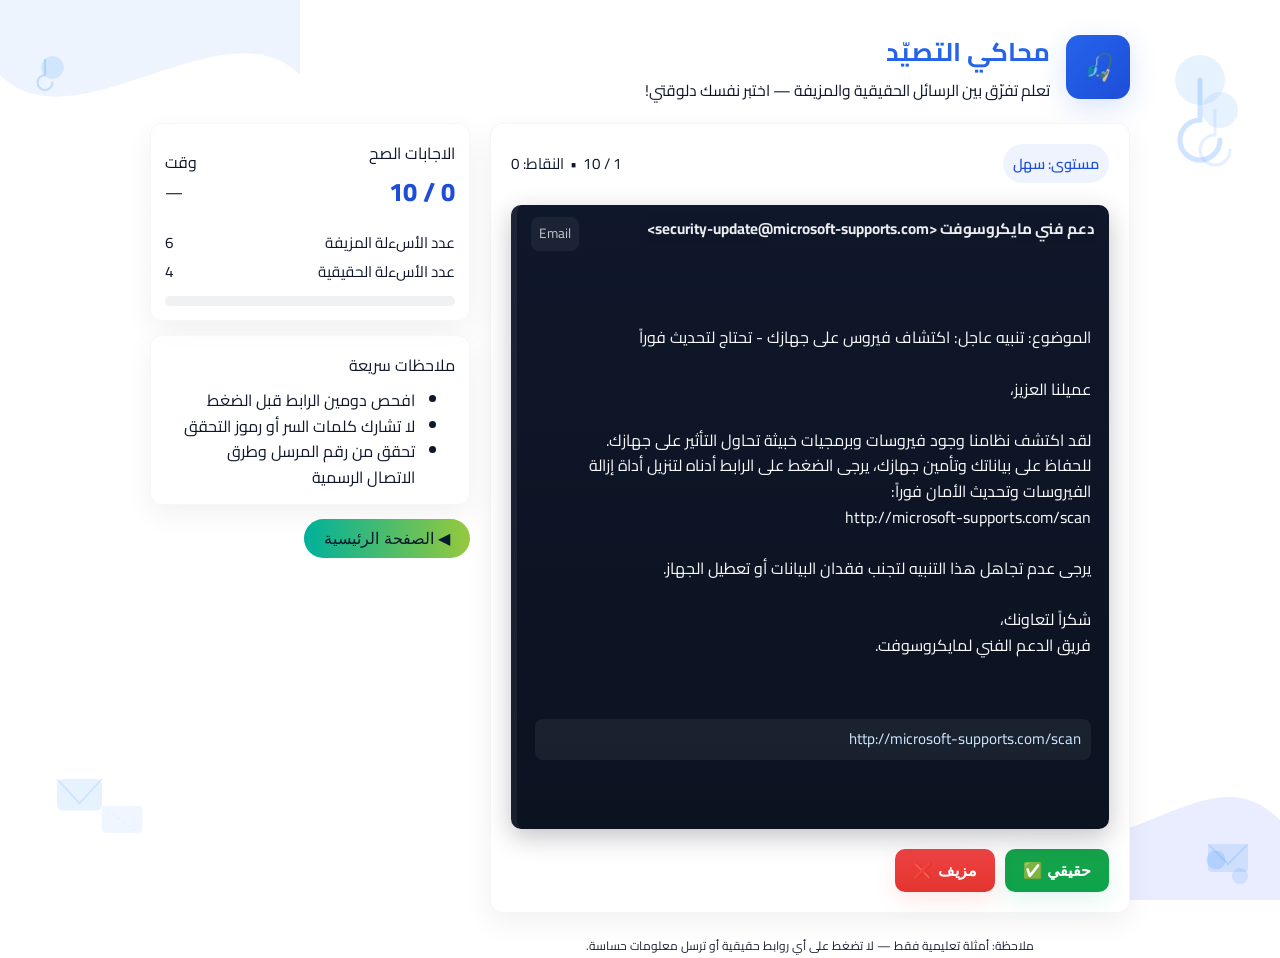
==== simulation.html @ bbbd512e "Add files via upload" ====
<!DOCTYPE html>
<html lang="ar-EG" dir="rtl">
<head>
  <meta charset="utf-8"/>
  <meta name="viewport" content="width=device-width,initial-scale=1"/>
  <title>محاكي التصيّد</title>

  <!-- Arabic font -->
  <link href="https://fonts.googleapis.com/css2?family=Cairo:wght@300;400;600;700&display=swap" rel="stylesheet">
  <link rel="stylesheet" href="styles.css">
</head>
<body>
  <div class="wrap">
    <header class="app-header">
      <div class="logo">🎣</div>
      <div>
        <h1>محاكي التصيّد</h1>
        <p>تعلم تفرّق بين الرسائل الحقيقية والمزيفة — اختبر نفسك دلوقتي!</p>
      </div>
    </header>

    <div class="layout">
      <!-- MAIN QUIZ -->
      <div>
        <div class="card quiz">
          <div class="meta">
            <div class="badge" id="badge-level">مستوى: سهل</div>
            <div id="meta-right">
              <span id="progressText">0 / 0</span>
              &nbsp;•&nbsp;
              <span id="scoreText">النقط: 0</span>
            </div>
          </div>

          <div class="message" id="messageCard" aria-live="polite">
            <div class="sender" id="mFrom">—</div>
            <div class="type" id="mType">—</div>
            <div id="mBody">—</div>
            <div class="url" id="mUrl" style="display:none"></div>
          </div>

          <div class="controls">
            <button class="btn green" id="legitBtn">حقيقي ✅</button>
            <button class="btn red" id="fakeBtn">مزيف ❌</button>
            <button class="btn other small" id="nextBtn" style="display:none">اللي بعده ↻</button>
            <button class="btn other small" id="showScoreBtn" style="display:none">شوف النتيجة 📊</button>
            <button class="btn other small" id="restartBtn" style="display:none">عيد الاختبار ↺</button>

            <!-- NEW: review mistakes button (hidden until showScore) -->
            <button class="btn other small" id="reviewBtn" style="display:none">📋 راجع الأخطاء</button>
          </div>

          <div id="feedback" class="feedback" role="status" aria-live="polite">
            <div class="title" id="resultTitle"></div>
            <div id="resultExplain" style="color:var(--muted)"></div>
          </div>
        </div>

        <footer>
          <small>ملاحظة: أمثلة تعليمية فقط — لا تضغط على أي روابط حقيقية أو ترسل معلومات حساسة.</small>
        </footer>
      </div>

      <!-- SIDEBAR -->
      <aside class="sidebar">
        <div class="card stat">
          <div style="display:flex;justify-content:space-between;align-items:center">
            <div>
              <div style="color:var(--muted)">الاجابات الصح</div>
              <div class="score-big" id="scoreBadge">0 / 10</div>
            </div>
            <div style="text-align:left">
              <div style="color:var(--muted)">وقت</div>
              <div id="timerDisplay">—</div>
            </div>
          </div>

          <div style="margin-top:12px">
            <div style="display:flex;justify-content:space-between;color:var(--muted);font-size:0.95rem">
              <div>عدد الأسءلة المزيفة</div><div id="phishCount">0</div>
            </div>
            <div style="display:flex;justify-content:space-between;color:var(--muted);font-size:0.95rem">
              <div>عدد الأسءلة الحقيقية</div><div id="realCount">0</div>
            </div>
            <div style="margin-top:10px" class="progress-bar"><div class="progress-fill" id="progressFill"></div></div>
          </div>
        </div>

        <div class="card stat">
          <div style="color:var(--muted)">ملاحظات سريعة</div>
          <ul style="margin:8px 0 0 0; padding-left:18px; color:var(--muted); line-height:1.6">
            <li>افحص دومين الرابط قبل الضغط</li>
            <li>لا تشارك كلمات السر أو رموز التحقق</li>
            <li>تحقق من رقم المرسل وطرق الاتصال الرسمية</li>
          </ul>
        </div>
        <div>
          <button class="btn other rtrn" id="return_to_homepage"> ◀ الصفحة الرئيسية </button>
        </div>
      </aside>
    </div>
  </div>
  <script src="scenarios.js"></script>
</body>
</html>
---- styles.css ----
.btn.other.rtrn {
      padding: 10px 20px;
      font-size: 16px;
       background: linear-gradient(to right, #00b09b, #96c93d); /* Green background */
      color: #071b2e;
              
      border: none;
      border-radius: 50px;
      transition: background-color 0.3s ease, transform 0.2s ease;
      cursor: pointer;           /* Shows clickable pointer */
    }

    /* Hover effect */
    .btn.other.rtrn:hover {
      background-color:  #64748b; /* Darker green on hover */
      transform: scale(1.05);    /* Slight grow on hover */
    }
   :root{
      --bg: #f4f7fb;
      --card: #ffffff;
      --muted: #0f172a;
      --text: #0f172a;
      --primary: #2563eb;
      --primary-600:#1d4ed8;
      --success: #16a34a;
      --danger: #ef4444;
      --glass: rgba(255,255,255,0.6);
      --radius: 12px;
    }
    *{box-sizing:border-box}
    html,body{height:100%}
    body{
      margin:0;
      font-family:'Cairo', system-ui, -apple-system, "Segoe UI", Roboto, "Helvetica Neue", Arial;
      background: linear-gradient(180deg,#eef7ff 0%, var(--bg) 40%);
      color:var(--text);
      -webkit-font-smoothing:antialiased;
      -moz-osx-font-smoothing:grayscale;
      padding:28px;
      display:flex;
      justify-content:center;
      align-items:flex-start;
      gap:20px;

      
      background-image:
    /* Large wave top-left with embedded hooks */
    url("data:image/svg+xml,%3Csvg xmlns='http://www.w3.org/2000/svg' width='400' height='400'%3E%3Cpath d='M0,100 C100,200 300,0 400,100 L400,0 L0,0 Z' fill='%23dbeafe' opacity='0.5'/%3E%3Ccircle cx='70' cy='90' r='15' fill='%2393c5fd' opacity='0.3'/%3E%3Cpath d='M60 80 v20 a10 10 0 1 0 10 10' stroke='%2360a5fa' stroke-width='3' fill='none' stroke-linecap='round' opacity='0.3' /%3E%3C/svg%3E"),

    /* Bottom right layered wave with dots and envelope cluster */
    url("data:image/svg+xml,%3Csvg xmlns='http://www.w3.org/2000/svg' width='400' height='400'%3E%3Cpath d='M0,300 C200,400 300,200 400,300 L400,400 L0,400 Z' fill='%23c7d2fe' opacity='0.4'/%3E%3Ccircle cx='320' cy='350' r='12' fill='%2360a5fa' opacity='0.25'/%3E%3Ccircle cx='350' cy='370' r='10' fill='%237fb3ff' opacity='0.25'/%3E%3Crect x='310' y='330' width='50' height='35' rx='5' ry='5' fill='%2360a5fa' opacity='0.2'/%3E%3Cpolyline points='310,330 335,355 360,330' fill='none' stroke='%2360a5fa' stroke-width='2' opacity='0.3'/%3E%3C/svg%3E"),

    /* Top right overlapping hooks cluster */
    url('data:image/svg+xml,%3Csvg width="140" height="140" xmlns="http://www.w3.org/2000/svg"%3E%3Ccircle cx="80" cy="40" r="25" fill="%2393c5fd" opacity="0.22" /%3E%3Ccircle cx="100" cy="70" r="18" fill="%2360a5fa" opacity="0.15" /%3E%3Cpath d="M80 40 v40 a20 20 0 1 0 20 20" stroke="%2360a5fa" stroke-width="5" fill="none" stroke-linecap="round" opacity="0.3" /%3E%3Cpath d="M95 70 v25 a15 15 0 1 0 15 15" stroke="%237fb3ff" stroke-width="3" fill="none" stroke-linecap="round" opacity="0.2" /%3E%3C/svg%3E'),

    /* Bottom left cluster of envelopes with dotted lines */
    url("data:image/svg+xml,%3Csvg xmlns='http://www.w3.org/2000/svg' width='200' height='200'%3E%3Crect x='30' y='110' width='50' height='35' rx='6' ry='6' fill='%2360a5fa' opacity='0.15'/%3E%3Crect x='80' y='140' width='45' height='30' rx='5' ry='5' fill='%237fb3ff' opacity='0.12'/%3E%3Cpolyline points='30,110 55,137 80,110' fill='none' stroke='%2360a5fa' stroke-width='2' opacity='0.2'/%3E%3Cline x1='80' y1='140' x2='120' y2='170' stroke='%237fb3ff' stroke-width='1' stroke-dasharray='4 3' opacity='0.1'/%3E%3C/svg%3E"),

    /* Center bottom lock with waves around */
    url('data:image/svg+xml,%3Csvg width="70" height="90" xmlns="http://www.w3.org/2000/svg"%3E%3Crect x="15" y="40" width="40" height="40" rx="7" fill="%23a5b4fc" opacity="0.15"/%3E%3Crect x="25" y="25" width="20" height="20" rx="10" fill="%23a5b4fc" opacity="0.12"/%3E%3Cpath d="M10 80 q15 -25 50 0" fill="none" stroke="%237fb3ff" stroke-width="2" opacity="0.15"/%3E%3Cpath d="M15 70 q10 -20 40 0" fill="none" stroke="%2360a5fa" stroke-width="2" opacity="0.12"/%3E%3C/svg%3E');

  background-repeat: no-repeat;
  background-position: 
    top left,
    bottom right,
    top 40px right 20px,
    bottom 40px left 30px,
    bottom 60px center;

  background-size: 
    300px,
    320px,
    140px,
    180px,
    70px;
    background-attachment: fixed, fixed, fixed, fixed, fixed;
    }

    /* container */
    .wrap{
      width:100%;
      max-width:980px;
    }

    header.app-header{
      display:flex;
      align-items:center;
      gap:16px;
      margin-bottom:18px;
    }
    .logo{
      width:64px;
      height:64px;
      border-radius:14px;
      background: linear-gradient(135deg,#2563eb,#1d4ed8);
      box-shadow: 0 8px 28px rgba(37,99,235,0.18);
      display:flex;
      align-items:center;
      justify-content:center;
      color:white;
      font-weight:700;
      font-size:26px;
    }
    header h1{
      margin:0;
      font-size:1.6rem;
      color:var(--primary);
    }
    header p{
      margin:0;
      color:var(--muted);
      font-size:0.98rem;
    }

    /* main card */
    .card{
      background:var(--card);
      border-radius:var(--radius);
      padding:20px;
      box-shadow: 0 10px 30px rgba(16,24,40,0.06);
      border: 1px solid rgba(15,23,42,0.04);
    }

    /* layout grid: left = quiz, right = stats */
    .layout{
      display:grid;
      grid-template-columns: 1fr 320px;
      gap:20px;
    }
    @media (max-width:940px){
      .layout{grid-template-columns:1fr}
    }

    /* quiz area */
    .quiz {
      display:flex;
      flex-direction:column;
      gap:14px;
    }

    .meta {
      display:flex;
      justify-content:space-between;
      align-items:center;
      gap:8px;
      font-size:0.95rem;
      color:var(--muted);
      margin-bottom:8px;
    }
    .meta .badge{
      background:rgba(37,99,235,0.08);
      color:var(--primary-600);
      padding:6px 10px;
      border-radius:999px;
      font-weight:600;
      font-size:0.9rem;
    }

    /* message card (visual message) */
    .message {
      background: linear-gradient(180deg,#0f172a 0%, #0b1220 100%);
      color: #f8fafc;
      padding:18px;
      border-radius:10px;
      min-height:120px;
      font-size:1rem;
      line-height:1.6;
      white-space:pre-wrap;
      box-shadow: 0 8px 26px rgba(2,6,23,0.24);
      position:relative;
      overflow:hidden;
      border-left:6px solid rgba(255,255,255,0.06);
    }
    .message .url {
      display:block;
      margin-top:10px;
      background:rgba(255,255,255,0.06);
      padding:8px 10px;
      border-radius:8px;
      color:#cfe7ff;
      font-size:0.95rem;
      word-break:break-all;
    }
    .message .sender {
      position:absolute;
      top:12px;
      right:14px;
      font-weight:700;
      font-size:0.95rem;
      opacity:0.95;
    }
    .message .type {
      position:absolute;
      top:12px;
      left:14px;
      font-size:0.85rem;
      color:rgba(255,255,255,0.75);
      background: rgba(255,255,255,0.05);
      padding:6px 8px;
      border-radius:8px;
    }

    /* controls */
    .controls {
      display:flex;
      gap:10px;
      flex-wrap:wrap;
      align-items:center;
      margin-top:6px;
    }
    .controls .btn{
      padding:12px 18px;
      border-radius:10px;
      border:none;
      cursor:pointer;
      font-weight:700;
      font-size:0.98rem;
      transition: transform 0.12s ease, box-shadow 0.12s ease;
    }
    .controls .btn:active { transform:translateY(1px) }
    .btn.green {
      background: linear-gradient(180deg,var(--success),#0ea34b);
      color:white;
      box-shadow: 0 8px 22px rgba(16,185,129,0.12);
    }
    .btn.red {
      background: linear-gradient(180deg,var(--danger),#e3342f);
      color:white;
      box-shadow: 0 8px 22px rgba(239,68,68,0.12);
    }
    .btn.other {
      background: #ced0db;
      border:1px solid rgba(15,23,42,0.06);
      color:var(--text);
      padding:10px 14px;
    }
    .btn.small {
      padding:8px 12px;
      font-size:0.9rem;
      font-weight:600;
      border-radius:8px;
    }

    /* feedback panel */
    .feedback {
      margin-top:10px;
      padding:14px;
      border-radius:10px;
      display:none;
      gap:8px;
      color:#071032;
      font-size:0.95rem;
      animation:fadeIn .22s ease;
    }
    .feedback.show { display:flex; flex-direction:column; }
    .feedback .title { font-weight:700; }
    .feedback.good { background: linear-gradient(90deg, rgba(34,197,94,0.12), rgba(255,255,255,0)); border-left:6px solid var(--success); }
    .feedback.bad  { background: linear-gradient(90deg, rgba(239,68,68,0.08), rgba(255,255,255,0)); border-left:6px solid var(--danger); }
    .feedback.final { background: linear-gradient(90deg, rgba(37,99,235,0.08), rgba(255,255,255,0)); border-left:6px solid var(--primary); }

    @keyframes fadeIn { from {opacity:0; transform:translateY(6px)} to {opacity:1; transform:none} }

    /* right column / stats */
    .sidebar {
      display:flex;
      flex-direction:column;
      gap:14px;
    }
    .stat {
      padding:14px;
      border-radius:12px;
      background:linear-gradient(180deg, rgba(255,255,255,0.6), rgba(255,255,255,0.85));
      border:1px solid rgba(15,23,42,0.03);
    }
    .progress-bar {
      height:10px;
      background:rgba(15,23,42,0.06);
      border-radius:999px;
      overflow:hidden;
    }
    .progress-fill{
      height:100%;
      width:0%;
      background:linear-gradient(90deg,var(--primary),var(--primary-600));
      transition:width .35s ease;
    }
    .score-big{ font-weight:800; font-size:1.6rem; color:var(--primary-600); }

    footer{
      margin-top:18px;
      color:var(--muted);
      font-size:0.9rem;
      text-align:center;
      opacity:0.95;
    }

    /* small screens tweaks */
    @media (max-width:640px){
      .message{min-height:140px}
      header h1{font-size:1.3rem}
    }
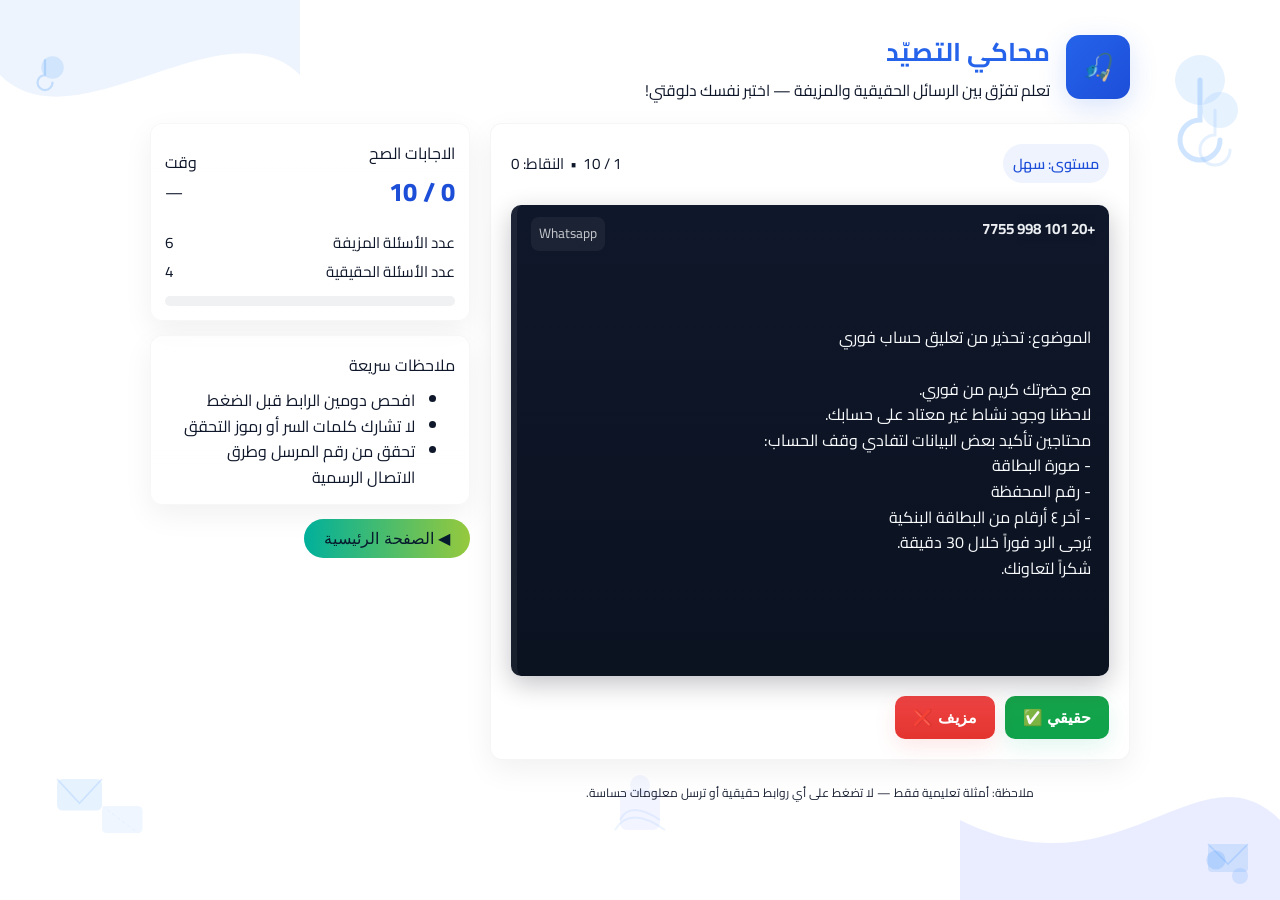
==== commit 42ba503c: "Update simulation.html" ====
--- a/simulation.html
+++ b/simulation.html
@@ -77,10 +77,10 @@
 
           <div style="margin-top:12px">
             <div style="display:flex;justify-content:space-between;color:var(--muted);font-size:0.95rem">
-              <div>عدد الأسءلة المزيفة</div><div id="phishCount">0</div>
+              <div>عدد الأسئلة المزيفة</div><div id="phishCount">0</div>
             </div>
             <div style="display:flex;justify-content:space-between;color:var(--muted);font-size:0.95rem">
-              <div>عدد الأسءلة الحقيقية</div><div id="realCount">0</div>
+              <div>عدد الأسئلة الحقيقية</div><div id="realCount">0</div>
             </div>
             <div style="margin-top:10px" class="progress-bar"><div class="progress-fill" id="progressFill"></div></div>
           </div>
